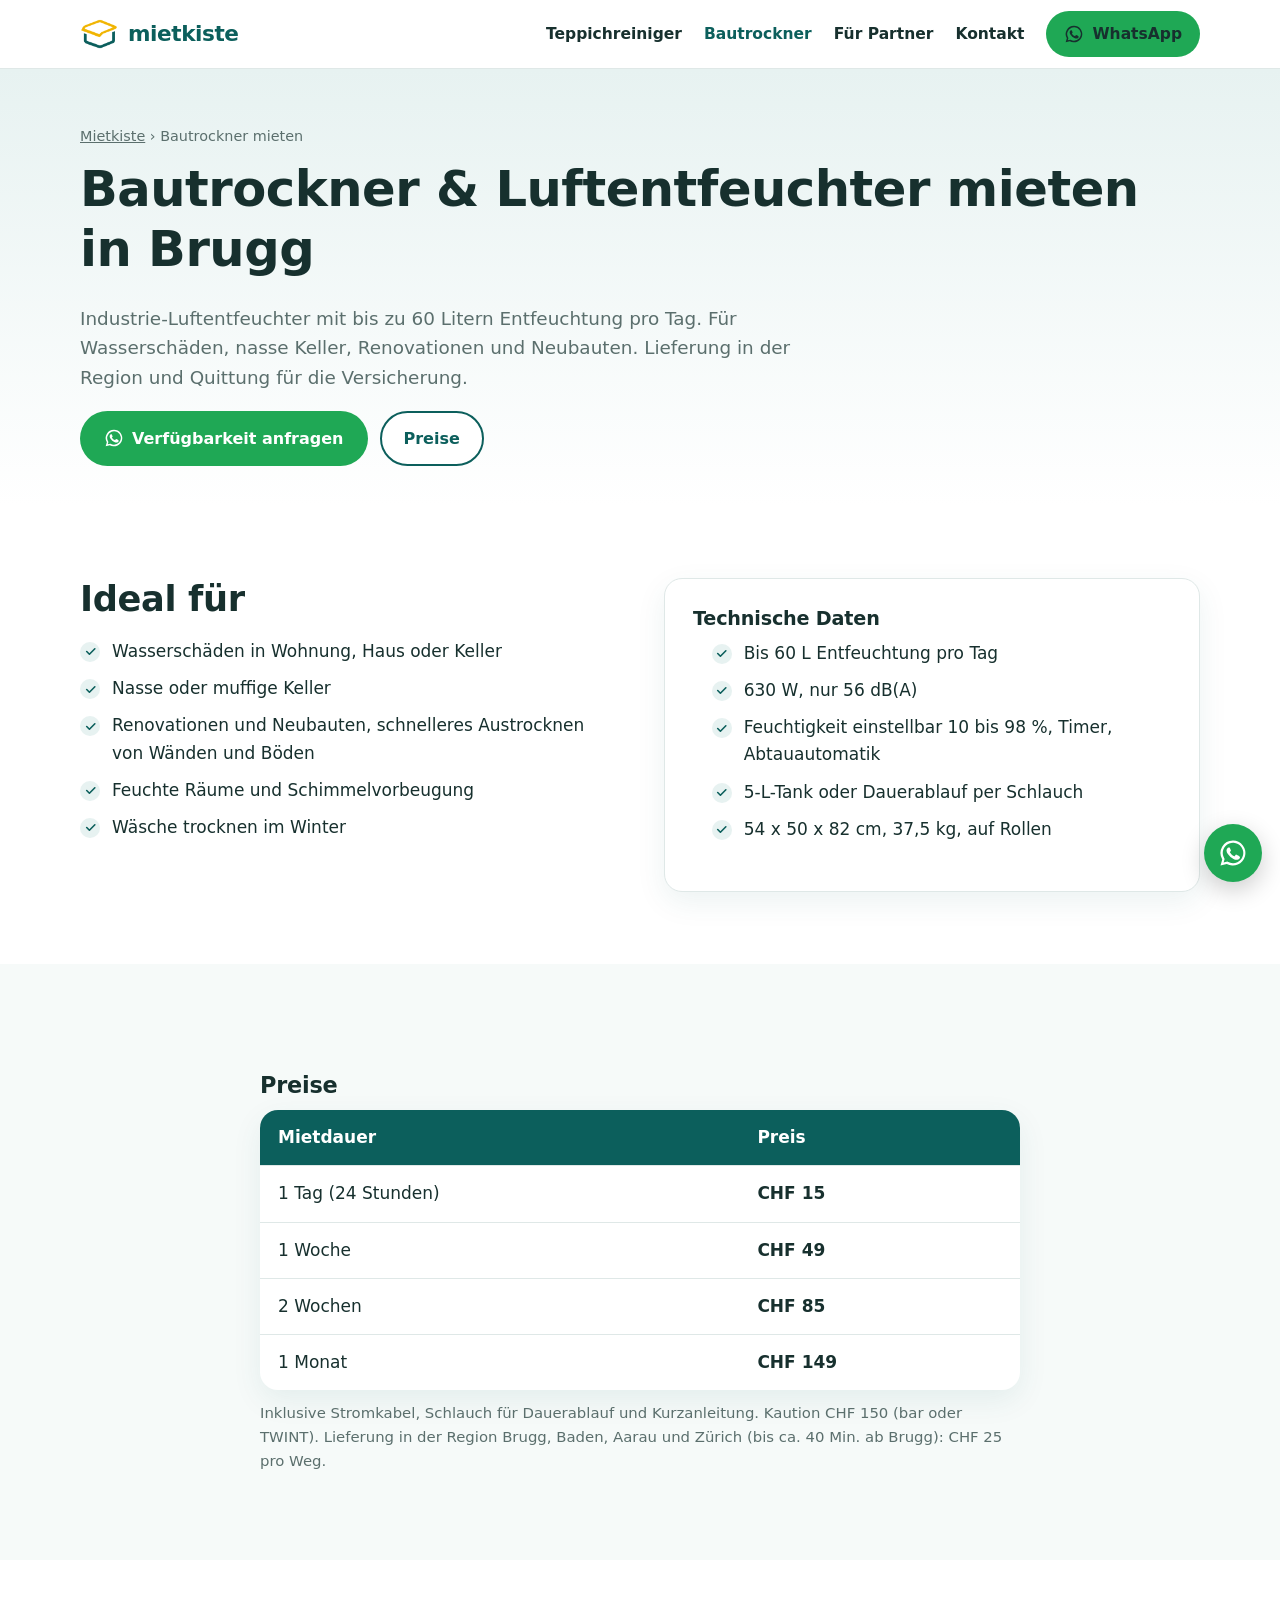
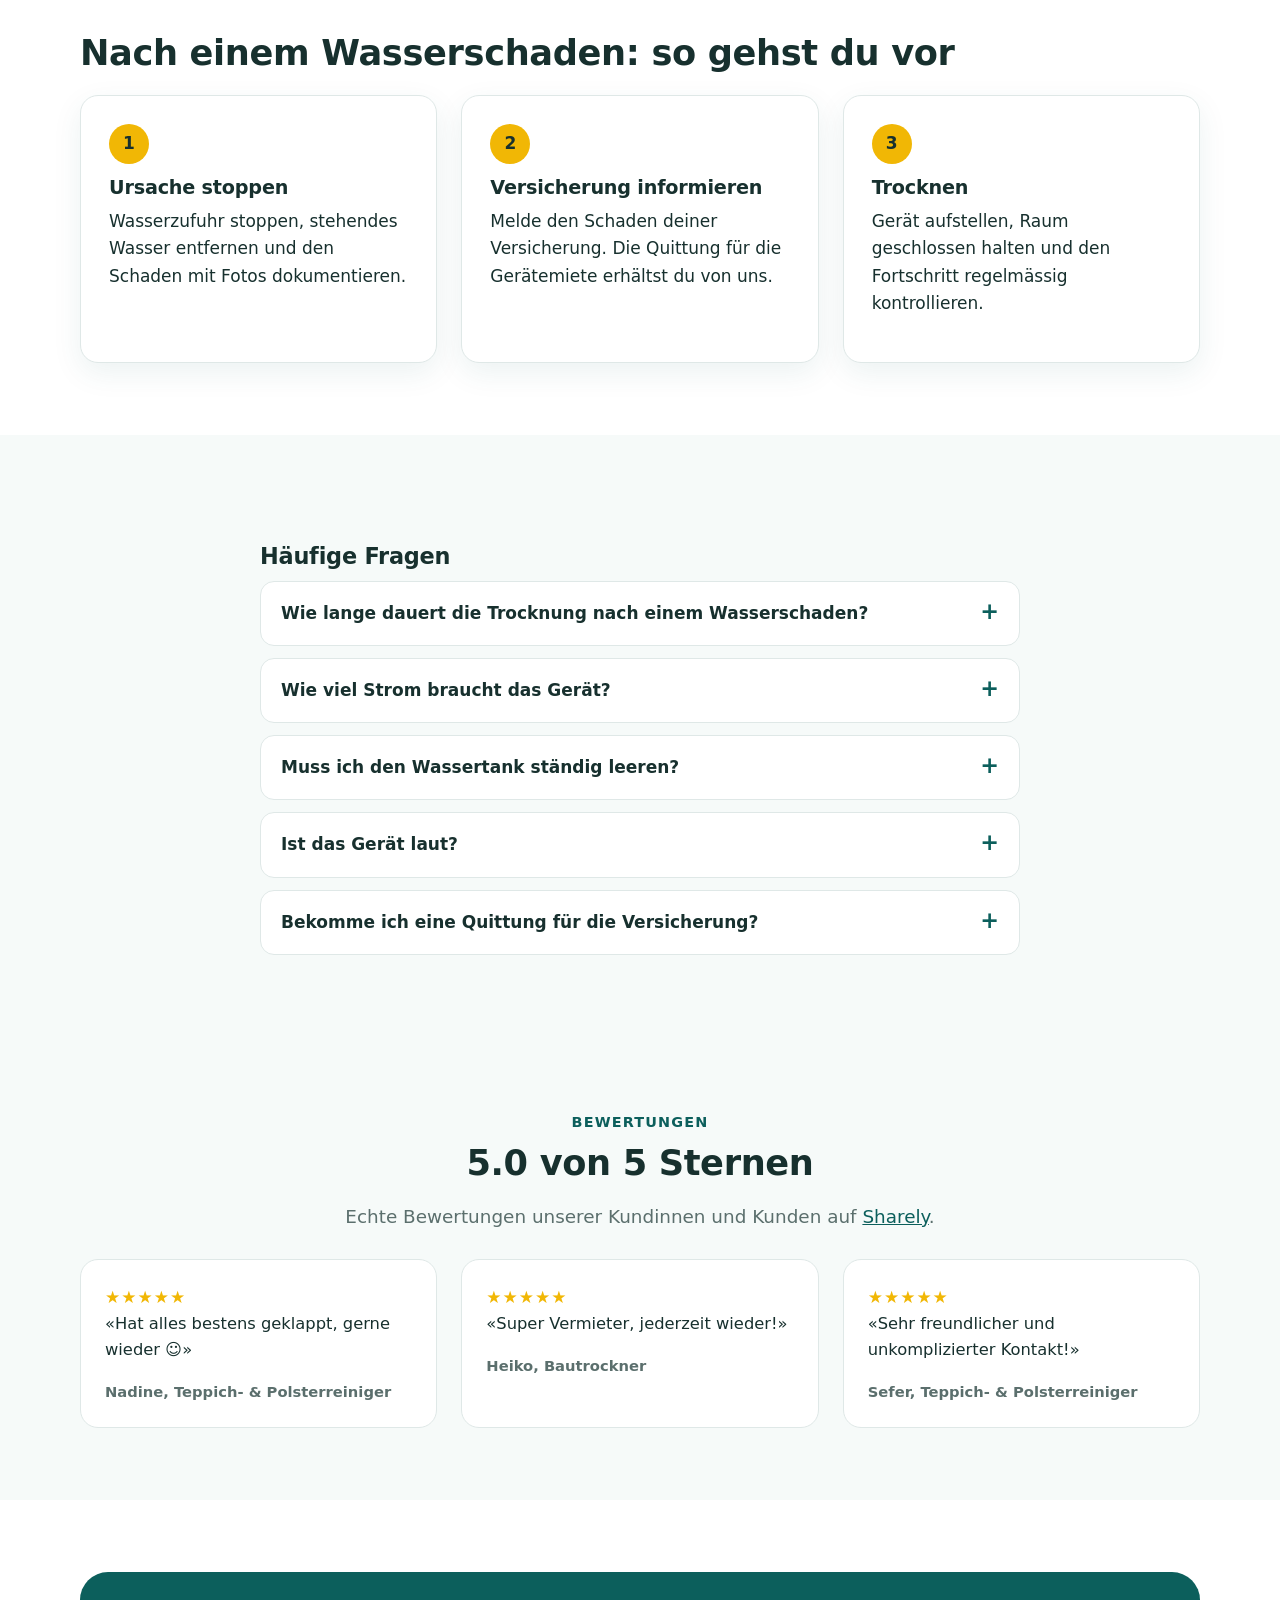
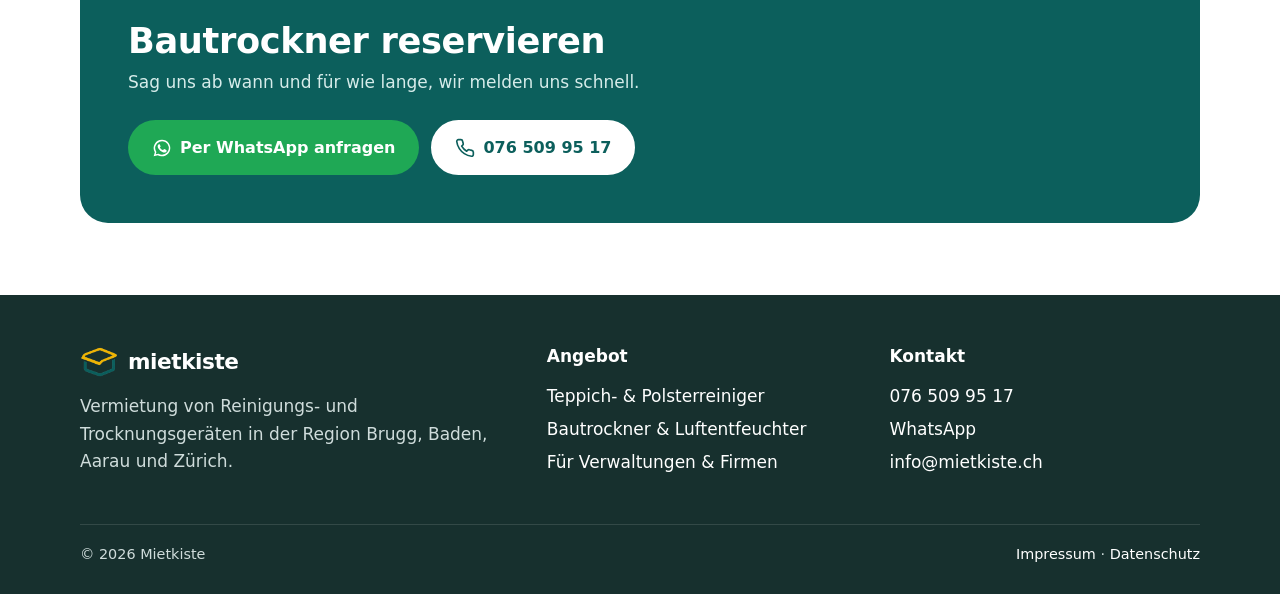
==== docs/bautrockner-mieten/index.html @ cd9a313a "Mietkiste website" ====
<!doctype html>
<html lang="de-CH">
<head>
<meta charset="utf-8">
<meta name="viewport" content="width=device-width, initial-scale=1">
<title>Bautrockner & Luftentfeuchter mieten in Brugg | Mietkiste</title>
<meta name="description" content="Bautrockner mieten für Wasserschaden, Keller und Renovation in Brugg, Baden, Aarau und Zürich. 60 L/Tag, ab CHF 49 pro Woche, Quittung für die Versicherung.">
<link rel="canonical" href="https://mietkiste.ch/bautrockner-mieten/">
<meta property="og:type" content="website">
<meta property="og:title" content="Bautrockner & Luftentfeuchter mieten in Brugg | Mietkiste">
<meta property="og:description" content="Bautrockner mieten für Wasserschaden, Keller und Renovation in Brugg, Baden, Aarau und Zürich. 60 L/Tag, ab CHF 49 pro Woche, Quittung für die Versicherung.">
<meta property="og:url" content="https://mietkiste.ch/bautrockner-mieten/">
<meta property="og:image" content="https://mietkiste.ch/assets/og.png">
<meta property="og:locale" content="de_CH">
<meta name="theme-color" content="#0c5f5c">
<link rel="icon" href="../favicon.ico" sizes="32x32">
<link rel="icon" type="image/png" href="../assets/favicon-512.png">
<link rel="apple-touch-icon" href="../assets/favicon-180.png">
<link rel="stylesheet" href="../assets/style.css">
<script type="application/ld+json">{"@context": "https://schema.org", "@graph": [{"@type": "LocalBusiness", "@id": "https://mietkiste.ch/#business", "name": "Mietkiste", "description": "Vermietung von Teppich- und Polsterreinigern sowie Bautrocknern und Luftentfeuchtern in der Region Brugg, Baden, Aarau und Zürich.", "url": "https://mietkiste.ch/", "logo": "https://mietkiste.ch/assets/logo.png", "image": "https://mietkiste.ch/assets/og.png", "telephone": "+41765099517", "email": "info@mietkiste.ch", "priceRange": "CHF 15–149", "areaServed": ["Brugg", "Baden", "Aarau", "Zürich"], "openingHoursSpecification": [{"@type": "OpeningHoursSpecification", "dayOfWeek": ["Monday", "Tuesday", "Wednesday", "Thursday", "Friday"], "opens": "17:00", "closes": "21:00"}, {"@type": "OpeningHoursSpecification", "dayOfWeek": ["Saturday", "Sunday"], "opens": "09:00", "closes": "18:00"}], "sameAs": ["https://www.sharely.ch/de/profil/3b8d8166-ce87-4f62-a841-324b7e6430e0"]}, {"@type": "FAQPage", "mainEntity": [{"@type": "Question", "name": "Wie lange dauert die Trocknung nach einem Wasserschaden?", "acceptedAnswer": {"@type": "Answer", "text": "Meistens 1 bis 4 Wochen, je nach Raum und Material. Ab einer Woche wird die Miete pro Tag deutlich günstiger."}}, {"@type": "Question", "name": "Wie viel Strom braucht das Gerät?", "acceptedAnswer": {"@type": "Answer", "text": "Das Gerät hat eine Leistungsaufnahme von 630 W. Im Dauerbetrieb kostet das ca. CHF 4 bis 5 pro Tag, dank Hygrostat meist weniger."}}, {"@type": "Question", "name": "Muss ich den Wassertank ständig leeren?", "acceptedAnswer": {"@type": "Answer", "text": "Nein. Mit dem mitgelieferten Schlauch für Dauerablauf kannst du das Wasser direkt in einen Abfluss leiten. Ohne Schlauch fasst der Tank 5 Liter."}}, {"@type": "Question", "name": "Ist das Gerät laut?", "acceptedAnswer": {"@type": "Answer", "text": "Mit 56 dB(A) ist es etwa so laut wie ein normales Gespräch, für einen Bautrockner eher leise."}}, {"@type": "Question", "name": "Bekomme ich eine Quittung für die Versicherung?", "acceptedAnswer": {"@type": "Answer", "text": "Ja, auf Wunsch erhältst du eine Quittung für die Gebäude- oder Hausratversicherung."}}]}]}</script>
</head>
<body>
<header class="site-header">
  <div class="wrap">
    <a class="brand" href="../"><img src="../assets/icon.png" alt="" width="38" height="38">mietkiste</a>
    <button class="nav-toggle" aria-label="Menü öffnen" aria-expanded="false" onclick="var n=document.querySelector('.nav');n.classList.toggle('open');this.setAttribute('aria-expanded',n.classList.contains('open'))"><svg width="26" height="26" viewBox="0 0 24 24" fill="none" stroke="currentColor" stroke-width="2" stroke-linecap="round" aria-hidden="true"><path d="M3 6h18M3 12h18M3 18h18"/></svg></button>
    <nav class="nav"><a href="../teppichreiniger-mieten/">Teppichreiniger</a><a href="../bautrockner-mieten/" aria-current="page">Bautrockner</a><a href="../partner/">Für Partner</a><a href="../#kontakt">Kontakt</a><a class="btn btn-wa btn-sm" href="https://wa.me/41765099517?text=Hallo%20Mietkiste%2C%20ich%20habe%20eine%20Anfrage%3A"><svg viewBox="0 0 24 24" fill="currentColor" aria-hidden="true"><path d="M12 2a10 10 0 0 0-8.6 15.1L2 22l5-1.3A10 10 0 1 0 12 2Zm0 18.2a8.2 8.2 0 0 1-4.2-1.2l-.3-.2-3 .8.8-2.9-.2-.3A8.2 8.2 0 1 1 12 20.2Zm4.5-6.1c-.2-.1-1.5-.7-1.7-.8s-.4-.1-.6.1l-.8 1c-.1.2-.3.2-.5.1a6.7 6.7 0 0 1-3.3-2.9c-.3-.4.2-.4.7-1.4a.5.5 0 0 0 0-.4l-.8-1.8c-.2-.5-.4-.4-.6-.4h-.5a1 1 0 0 0-.7.3 3 3 0 0 0-.9 2.2 5.2 5.2 0 0 0 1.1 2.7 11.8 11.8 0 0 0 4.5 4c1.7.7 2.3.8 3.2.6a2.7 2.7 0 0 0 1.8-1.2 2.2 2.2 0 0 0 .2-1.2c-.1-.1-.3-.2-.5-.3Z"/></svg>WhatsApp</a></nav>
  </div>
</header>
<main>

<section class="page-hero">
  <div class="wrap">
    <div class="breadcrumb"><a href="../">Mietkiste</a> › Bautrockner mieten</div>
    <h1>Bautrockner &amp; Luftentfeuchter mieten in Brugg</h1>
    <p class="lead">Industrie-Luftentfeuchter mit bis zu 60 Litern Entfeuchtung pro Tag. Für Wasserschäden, nasse Keller, Renovationen und Neubauten. Lieferung in der Region und Quittung für die Versicherung.</p>
    <div class="btn-row">
      <a class="btn btn-wa" href="https://wa.me/41765099517?text=Hallo%20Mietkiste%2C%20ich%20brauche%20einen%20Bautrockner.%20Ab%20wann%20und%20f%C3%BCr%20wie%20lange%3A"><svg viewBox="0 0 24 24" fill="currentColor" aria-hidden="true"><path d="M12 2a10 10 0 0 0-8.6 15.1L2 22l5-1.3A10 10 0 1 0 12 2Zm0 18.2a8.2 8.2 0 0 1-4.2-1.2l-.3-.2-3 .8.8-2.9-.2-.3A8.2 8.2 0 1 1 12 20.2Zm4.5-6.1c-.2-.1-1.5-.7-1.7-.8s-.4-.1-.6.1l-.8 1c-.1.2-.3.2-.5.1a6.7 6.7 0 0 1-3.3-2.9c-.3-.4.2-.4.7-1.4a.5.5 0 0 0 0-.4l-.8-1.8c-.2-.5-.4-.4-.6-.4h-.5a1 1 0 0 0-.7.3 3 3 0 0 0-.9 2.2 5.2 5.2 0 0 0 1.1 2.7 11.8 11.8 0 0 0 4.5 4c1.7.7 2.3.8 3.2.6a2.7 2.7 0 0 0 1.8-1.2 2.2 2.2 0 0 0 .2-1.2c-.1-.1-.3-.2-.5-.3Z"/></svg>Verfügbarkeit anfragen</a>
      <a class="btn btn-ghost" href="#preise">Preise</a>
    </div>
  </div>
</section>

<section class="section">
  <div class="wrap split">
    <div>
      <h2>Ideal für</h2>
      <ul class="checklist">
        <li>Wasserschäden in Wohnung, Haus oder Keller</li>
        <li>Nasse oder muffige Keller</li>
        <li>Renovationen und Neubauten, schnelleres Austrocknen von Wänden und Böden</li>
        <li>Feuchte Räume und Schimmelvorbeugung</li>
        <li>Wäsche trocknen im Winter</li>
      </ul>
    </div>
    <div class="card">
      <h3>Technische Daten</h3>
      <ul class="checklist">
        <li>Bis 60 L Entfeuchtung pro Tag</li>
        <li>630 W, nur 56 dB(A)</li>
        <li>Feuchtigkeit einstellbar 10 bis 98 %, Timer, Abtauautomatik</li>
        <li>5-L-Tank oder Dauerablauf per Schlauch</li>
        <li>54 x 50 x 82 cm, 37,5 kg, auf Rollen</li>
      </ul>
    </div>
  </div>
</section>

<section class="section alt" id="preise">
  <div class="wrap prose" style="margin-inline:auto">
    <h2>Preise</h2>
    <table class="table">
      <tr><th>Mietdauer</th><th>Preis</th></tr>
      <tr><td>1 Tag (24 Stunden)</td><td>CHF 15</td></tr>
      <tr><td>1 Woche</td><td>CHF 49</td></tr>
      <tr><td>2 Wochen</td><td>CHF 85</td></tr>
      <tr><td>1 Monat</td><td>CHF 149</td></tr>
    </table>
    <p class="note">Inklusive Stromkabel, Schlauch für Dauerablauf und Kurzanleitung. Kaution CHF 150 (bar oder TWINT). Lieferung in der Region Brugg, Baden, Aarau und Zürich (bis ca. 40 Min. ab Brugg): CHF 25 pro Weg.</p>
  </div>
</section>

<section class="section">
  <div class="wrap">
    <h2>Nach einem Wasserschaden: so gehst du vor</h2>
    <div class="grid-3" style="margin-top:20px">
      <div class="card"><div class="step-num">1</div><h3>Ursache stoppen</h3><p>Wasserzufuhr stoppen, stehendes Wasser entfernen und den Schaden mit Fotos dokumentieren.</p></div>
      <div class="card"><div class="step-num">2</div><h3>Versicherung informieren</h3><p>Melde den Schaden deiner Versicherung. Die Quittung für die Gerätemiete erhältst du von uns.</p></div>
      <div class="card"><div class="step-num">3</div><h3>Trocknen</h3><p>Gerät aufstellen, Raum geschlossen halten und den Fortschritt regelmässig kontrollieren.</p></div>
    </div>
  </div>
</section>

<section class="section alt">
  <div class="wrap prose" style="margin-inline:auto">
    <h2>Häufige Fragen</h2>
    <div class="faq"><details><summary>Wie lange dauert die Trocknung nach einem Wasserschaden?</summary><p>Meistens 1 bis 4 Wochen, je nach Raum und Material. Ab einer Woche wird die Miete pro Tag deutlich günstiger.</p></details><details><summary>Wie viel Strom braucht das Gerät?</summary><p>Das Gerät hat eine Leistungsaufnahme von 630 W. Im Dauerbetrieb kostet das ca. CHF 4 bis 5 pro Tag, dank Hygrostat meist weniger.</p></details><details><summary>Muss ich den Wassertank ständig leeren?</summary><p>Nein. Mit dem mitgelieferten Schlauch für Dauerablauf kannst du das Wasser direkt in einen Abfluss leiten. Ohne Schlauch fasst der Tank 5 Liter.</p></details><details><summary>Ist das Gerät laut?</summary><p>Mit 56 dB(A) ist es etwa so laut wie ein normales Gespräch, für einen Bautrockner eher leise.</p></details><details><summary>Bekomme ich eine Quittung für die Versicherung?</summary><p>Ja, auf Wunsch erhältst du eine Quittung für die Gebäude- oder Hausratversicherung.</p></details></div>
  </div>
</section>


<section class="section alt">
  <div class="wrap">
    <div class="center">
      <div class="eyebrow">Bewertungen</div>
      <h2>5.0 von 5 Sternen</h2>
      <p class="lead">Echte Bewertungen unserer Kundinnen und Kunden auf <a href="https://www.sharely.ch/de/profil/3b8d8166-ce87-4f62-a841-324b7e6430e0" rel="noopener">Sharely</a>.</p>
    </div>
    <div class="grid-3" style="margin-top:28px"><div class="review"><div class="stars" aria-label="5 von 5 Sternen">★★★★★</div><p>«Hat alles bestens geklappt, gerne wieder ☺️»</p><div class="who">Nadine, Teppich- &amp; Polsterreiniger</div></div><div class="review"><div class="stars" aria-label="5 von 5 Sternen">★★★★★</div><p>«Super Vermieter, jederzeit wieder!»</p><div class="who">Heiko, Bautrockner</div></div><div class="review"><div class="stars" aria-label="5 von 5 Sternen">★★★★★</div><p>«Sehr freundlicher und unkomplizierter Kontakt!»</p><div class="who">Sefer, Teppich- &amp; Polsterreiniger</div></div></div>
  </div>
</section>

<section class="section">
  <div class="wrap">
    <div class="cta">
      <div><h2>Bautrockner reservieren</h2><p>Sag uns ab wann und für wie lange, wir melden uns schnell.</p></div>
      <div class="btn-row">
        <a class="btn btn-wa" href="https://wa.me/41765099517?text=Hallo%20Mietkiste%2C%20ich%20brauche%20einen%20Bautrockner.%20Ab%20wann%20und%20f%C3%BCr%20wie%20lange%3A"><svg viewBox="0 0 24 24" fill="currentColor" aria-hidden="true"><path d="M12 2a10 10 0 0 0-8.6 15.1L2 22l5-1.3A10 10 0 1 0 12 2Zm0 18.2a8.2 8.2 0 0 1-4.2-1.2l-.3-.2-3 .8.8-2.9-.2-.3A8.2 8.2 0 1 1 12 20.2Zm4.5-6.1c-.2-.1-1.5-.7-1.7-.8s-.4-.1-.6.1l-.8 1c-.1.2-.3.2-.5.1a6.7 6.7 0 0 1-3.3-2.9c-.3-.4.2-.4.7-1.4a.5.5 0 0 0 0-.4l-.8-1.8c-.2-.5-.4-.4-.6-.4h-.5a1 1 0 0 0-.7.3 3 3 0 0 0-.9 2.2 5.2 5.2 0 0 0 1.1 2.7 11.8 11.8 0 0 0 4.5 4c1.7.7 2.3.8 3.2.6a2.7 2.7 0 0 0 1.8-1.2 2.2 2.2 0 0 0 .2-1.2c-.1-.1-.3-.2-.5-.3Z"/></svg>Per WhatsApp anfragen</a>
        <a class="btn btn-ghost" href="tel:+41765099517"><svg viewBox="0 0 24 24" fill="none" stroke="currentColor" stroke-width="2" stroke-linecap="round" stroke-linejoin="round" aria-hidden="true"><path d="M22 16.9v3a2 2 0 0 1-2.2 2 19.8 19.8 0 0 1-8.6-3.1 19.5 19.5 0 0 1-6-6A19.8 19.8 0 0 1 2.1 4.2 2 2 0 0 1 4.1 2h3a2 2 0 0 1 2 1.7c.1.9.4 1.8.7 2.7a2 2 0 0 1-.5 2.1L8 9.8a16 16 0 0 0 6 6l1.3-1.3a2 2 0 0 1 2.1-.4c.9.3 1.8.6 2.7.7a2 2 0 0 1 1.7 2Z"/></svg>076 509 95 17</a>
      </div>
    </div>
  </div>
</section>

</main>
<footer class="site-footer">
  <div class="wrap">
    <div class="footer-grid">
      <div>
        <a class="brand" href="../" style="color:#fff"><img src="../assets/icon.png" alt="" width="38" height="38">mietkiste</a>
        <p style="margin-top:12px">Vermietung von Reinigungs- und Trocknungsgeräten in der Region Brugg, Baden, Aarau und Zürich.</p>
      </div>
      <div>
        <h4>Angebot</h4>
        <ul>
          <li><a href="../teppichreiniger-mieten/">Teppich- &amp; Polsterreiniger</a></li>
          <li><a href="../bautrockner-mieten/">Bautrockner &amp; Luftentfeuchter</a></li>
          <li><a href="../partner/">Für Verwaltungen &amp; Firmen</a></li>
        </ul>
      </div>
      <div>
        <h4>Kontakt</h4>
        <ul>
          <li><a href="tel:+41765099517">076 509 95 17</a></li>
          <li><a href="https://wa.me/41765099517">WhatsApp</a></li>
          <li><a href="mailto:info@mietkiste.ch">info@mietkiste.ch</a></li>
        </ul>
      </div>
    </div>
    <div class="footer-bottom">
      <span>© 2026 Mietkiste</span>
      <span><a href="../impressum/">Impressum</a> · <a href="../datenschutz/">Datenschutz</a></span>
    </div>
  </div>
</footer>
<a class="wa-float" href="https://wa.me/41765099517?text=Hallo%20Mietkiste%2C%20ich%20habe%20eine%20Anfrage%3A" aria-label="Per WhatsApp anfragen"><svg viewBox="0 0 24 24" fill="currentColor" aria-hidden="true"><path d="M12 2a10 10 0 0 0-8.6 15.1L2 22l5-1.3A10 10 0 1 0 12 2Zm0 18.2a8.2 8.2 0 0 1-4.2-1.2l-.3-.2-3 .8.8-2.9-.2-.3A8.2 8.2 0 1 1 12 20.2Zm4.5-6.1c-.2-.1-1.5-.7-1.7-.8s-.4-.1-.6.1l-.8 1c-.1.2-.3.2-.5.1a6.7 6.7 0 0 1-3.3-2.9c-.3-.4.2-.4.7-1.4a.5.5 0 0 0 0-.4l-.8-1.8c-.2-.5-.4-.4-.6-.4h-.5a1 1 0 0 0-.7.3 3 3 0 0 0-.9 2.2 5.2 5.2 0 0 0 1.1 2.7 11.8 11.8 0 0 0 4.5 4c1.7.7 2.3.8 3.2.6a2.7 2.7 0 0 0 1.8-1.2 2.2 2.2 0 0 0 .2-1.2c-.1-.1-.3-.2-.5-.3Z"/></svg></a>
</body>
</html>
---- docs/assets/style.css ----
:root {
  --teal: #0c5f5c;
  --teal-dark: #08433f;
  --teal-soft: #e7f2f1;
  --yellow: #f1b705;
  --yellow-soft: #fff6d6;
  --ink: #17302e;
  --muted: #5b6f6d;
  --line: #dfe8e7;
  --bg: #ffffff;
  --bg-alt: #f6faf9;
  --radius: 18px;
  --shadow: 0 10px 30px rgba(12, 95, 92, 0.08);
  --font: ui-rounded, "SF Pro Rounded", "Nunito", "Segoe UI", system-ui, -apple-system, Roboto, "Helvetica Neue", Arial, sans-serif;
}

* { box-sizing: border-box; }
html { scroll-behavior: smooth; }
body {
  margin: 0;
  font-family: var(--font);
  color: var(--ink);
  background: var(--bg);
  line-height: 1.6;
  font-size: 17px;
  -webkit-font-smoothing: antialiased;
}
img { max-width: 100%; height: auto; display: block; }
a { color: var(--teal); }
h1, h2, h3 { line-height: 1.2; letter-spacing: -0.01em; margin: 0 0 0.5em; }
h1 { font-size: clamp(2rem, 5vw, 3.1rem); }
h2 { font-size: clamp(1.6rem, 3.5vw, 2.2rem); }
h3 { font-size: 1.2rem; }
p { margin: 0 0 1em; }

.wrap { width: min(1120px, 100% - 32px); margin-inline: auto; }
.section { padding: 72px 0; }
.section.alt { background: var(--bg-alt); }
.eyebrow { color: var(--teal); font-weight: 700; font-size: 0.9rem; text-transform: uppercase; letter-spacing: 0.08em; margin-bottom: 8px; }
.lead { font-size: 1.15rem; color: var(--muted); max-width: 62ch; }
.center { text-align: center; }
.center .lead { margin-inline: auto; }

/* Header */
.site-header { position: sticky; top: 0; z-index: 20; background: rgba(255,255,255,0.92); backdrop-filter: blur(10px); border-bottom: 1px solid var(--line); }
.site-header .wrap { display: flex; align-items: center; justify-content: space-between; gap: 16px; height: 68px; }
.brand { display: flex; align-items: center; gap: 10px; text-decoration: none; color: var(--teal); font-weight: 800; font-size: 1.35rem; letter-spacing: -0.02em; }
.brand img { width: 38px; height: 38px; }
.nav { display: flex; align-items: center; gap: 22px; }
.nav a { text-decoration: none; color: var(--ink); font-weight: 600; font-size: 0.97rem; }
.nav a:hover, .nav a[aria-current="page"] { color: var(--teal); }
.nav-toggle { display: none; background: none; border: 0; padding: 8px; cursor: pointer; color: var(--ink); }

/* Buttons */
.btn { display: inline-flex; align-items: center; justify-content: center; gap: 8px; padding: 13px 22px; border-radius: 999px; font-weight: 700; text-decoration: none; border: 2px solid transparent; transition: transform .15s ease, background .15s ease; font-size: 1rem; }
.btn:hover { transform: translateY(-1px); }
.btn-primary { background: var(--teal); color: #fff; }
.btn-primary:hover { background: var(--teal-dark); }
.btn-wa { background: #1fa855; color: #fff; }
.btn-wa:hover { background: #178a45; }
.btn-ghost { border-color: var(--teal); color: var(--teal); background: #fff; }
.btn-sm { padding: 9px 16px; font-size: 0.92rem; }
.btn svg { width: 20px; height: 20px; flex: none; }
.btn-row { display: flex; flex-wrap: wrap; gap: 12px; }

/* Hero */
.hero { padding: 72px 0 64px; background: linear-gradient(180deg, var(--teal-soft) 0%, #fff 100%); }
.hero .wrap { display: grid; grid-template-columns: 1.15fr 0.85fr; gap: 48px; align-items: center; }
.hero-art { background: #fff; border-radius: 28px; box-shadow: var(--shadow); padding: 36px; display: grid; place-items: center; }
.hero-art img { width: 78%; }
.trust { display: flex; flex-wrap: wrap; gap: 10px 22px; margin-top: 26px; color: var(--muted); font-weight: 600; font-size: 0.95rem; }
.trust span { display: inline-flex; align-items: center; gap: 6px; }
.trust svg { width: 18px; height: 18px; color: var(--teal); }
.stars { color: var(--yellow); letter-spacing: 1px; }

/* Cards */
.grid-2 { display: grid; grid-template-columns: repeat(2, 1fr); gap: 24px; }
.grid-3 { display: grid; grid-template-columns: repeat(3, 1fr); gap: 24px; }
.card { background: #fff; border: 1px solid var(--line); border-radius: var(--radius); padding: 28px; box-shadow: var(--shadow); }
.card .icon { width: 54px; height: 54px; border-radius: 14px; display: grid; place-items: center; background: var(--teal-soft); color: var(--teal); margin-bottom: 16px; }
.card .icon.y { background: var(--yellow-soft); color: #9a7400; }
.card .icon svg { width: 30px; height: 30px; }
.card ul { padding-left: 1.1em; margin: 0 0 1.2em; }
.card li { margin-bottom: 4px; }
.price { font-size: 1.05rem; font-weight: 700; color: var(--teal); margin-bottom: 18px; }
.price strong { font-size: 1.6rem; }

.step-num { width: 40px; height: 40px; border-radius: 50%; background: var(--yellow); color: var(--ink); font-weight: 800; display: grid; place-items: center; margin-bottom: 12px; }

/* Tables */
.table { width: 100%; border-collapse: collapse; background: #fff; border-radius: var(--radius); overflow: hidden; box-shadow: var(--shadow); }
.table th, .table td { padding: 14px 18px; text-align: left; border-bottom: 1px solid var(--line); }
.table th { background: var(--teal); color: #fff; font-weight: 700; }
.table tr:last-child td { border-bottom: 0; }
.table td:last-child { font-weight: 700; white-space: nowrap; }
.note { font-size: 0.93rem; color: var(--muted); margin-top: 12px; }

.split { display: grid; grid-template-columns: 1fr 1fr; gap: 48px; align-items: start; }
.checklist { list-style: none; padding: 0; margin: 0 0 1em; }
.checklist li { padding-left: 32px; position: relative; margin-bottom: 10px; }
.checklist li::before { content: ""; position: absolute; left: 0; top: 4px; width: 20px; height: 20px; border-radius: 50%; background: var(--teal-soft) url("data:image/svg+xml,%3Csvg xmlns='http://www.w3.org/2000/svg' viewBox='0 0 24 24' fill='none' stroke='%230c5f5c' stroke-width='3' stroke-linecap='round' stroke-linejoin='round'%3E%3Cpath d='M5 12l5 5L20 7'/%3E%3C/svg%3E") center/13px no-repeat; }

/* Reviews */
.review { background: #fff; border: 1px solid var(--line); border-radius: var(--radius); padding: 24px; }
.review p { font-size: 1.02rem; }
.review .who { color: var(--muted); font-weight: 600; font-size: 0.92rem; }

/* FAQ */
.faq details { background: #fff; border: 1px solid var(--line); border-radius: 14px; padding: 4px 20px; margin-bottom: 12px; }
.faq summary { cursor: pointer; font-weight: 700; padding: 14px 0; list-style: none; display: flex; justify-content: space-between; gap: 12px; }
.faq summary::-webkit-details-marker { display: none; }
.faq summary::after { content: "+"; color: var(--teal); font-size: 1.4rem; line-height: 1; }
.faq details[open] summary::after { content: "–"; }
.faq details p { color: var(--muted); }

/* CTA band */
.cta { background: var(--teal); color: #fff; border-radius: 28px; padding: 48px; display: flex; justify-content: space-between; align-items: center; gap: 24px; flex-wrap: wrap; }
.cta h2 { margin: 0 0 6px; }
.cta p { margin: 0; color: #d6ecea; }
.cta .btn-ghost { border-color: #fff; }

.area { display: flex; flex-wrap: wrap; gap: 10px; margin: 8px 0 16px; }
.area span { background: #fff; border: 1px solid var(--line); border-radius: 999px; padding: 6px 14px; font-weight: 600; }

.hours { list-style: none; padding: 0; margin: 0; }
.hours li { display: flex; justify-content: space-between; border-bottom: 1px dashed var(--line); padding: 8px 0; max-width: 340px; }

.page-hero { padding: 56px 0 40px; background: linear-gradient(180deg, var(--teal-soft) 0%, #fff 100%); }
.breadcrumb { font-size: 0.9rem; color: var(--muted); margin-bottom: 12px; }
.breadcrumb a { color: var(--muted); }
.prose { max-width: 760px; }
.prose h2 { margin-top: 1.6em; font-size: 1.4rem; }

/* Footer */
.site-footer { background: var(--ink); color: #cfdcdb; padding: 48px 0 28px; margin-top: 0; }
.site-footer a { color: #fff; text-decoration: none; }
.site-footer a:hover { text-decoration: underline; }
.footer-grid { display: grid; grid-template-columns: 1.4fr 1fr 1fr; gap: 32px; }
.footer-grid h4 { color: #fff; margin: 0 0 12px; }
.footer-grid ul { list-style: none; padding: 0; margin: 0; }
.footer-grid li { margin-bottom: 6px; }
.footer-bottom { border-top: 1px solid rgba(255,255,255,0.12); margin-top: 32px; padding-top: 18px; font-size: 0.9rem; display: flex; justify-content: space-between; flex-wrap: wrap; gap: 10px; }

.wa-float { position: fixed; right: 18px; bottom: 18px; z-index: 30; width: 58px; height: 58px; border-radius: 50%; background: #1fa855; color: #fff; display: grid; place-items: center; box-shadow: 0 8px 24px rgba(0,0,0,0.2); }
.wa-float svg { width: 30px; height: 30px; }

@media (max-width: 880px) {
  .hero .wrap, .split, .grid-2, .grid-3, .footer-grid { grid-template-columns: 1fr; }
  .hero-art { display: none; }
  .nav { display: none; position: absolute; top: 68px; left: 0; right: 0; background: #fff; flex-direction: column; align-items: stretch; gap: 0; border-bottom: 1px solid var(--line); padding: 8px 16px 16px; }
  .nav.open { display: flex; }
  .nav a { padding: 12px 0; border-bottom: 1px solid var(--line); }
  .nav .btn { margin-top: 12px; }
  .nav-toggle { display: block; }
  .section { padding: 52px 0; }
  .cta { padding: 32px 24px; }
  .table th, .table td { padding: 12px; }
}
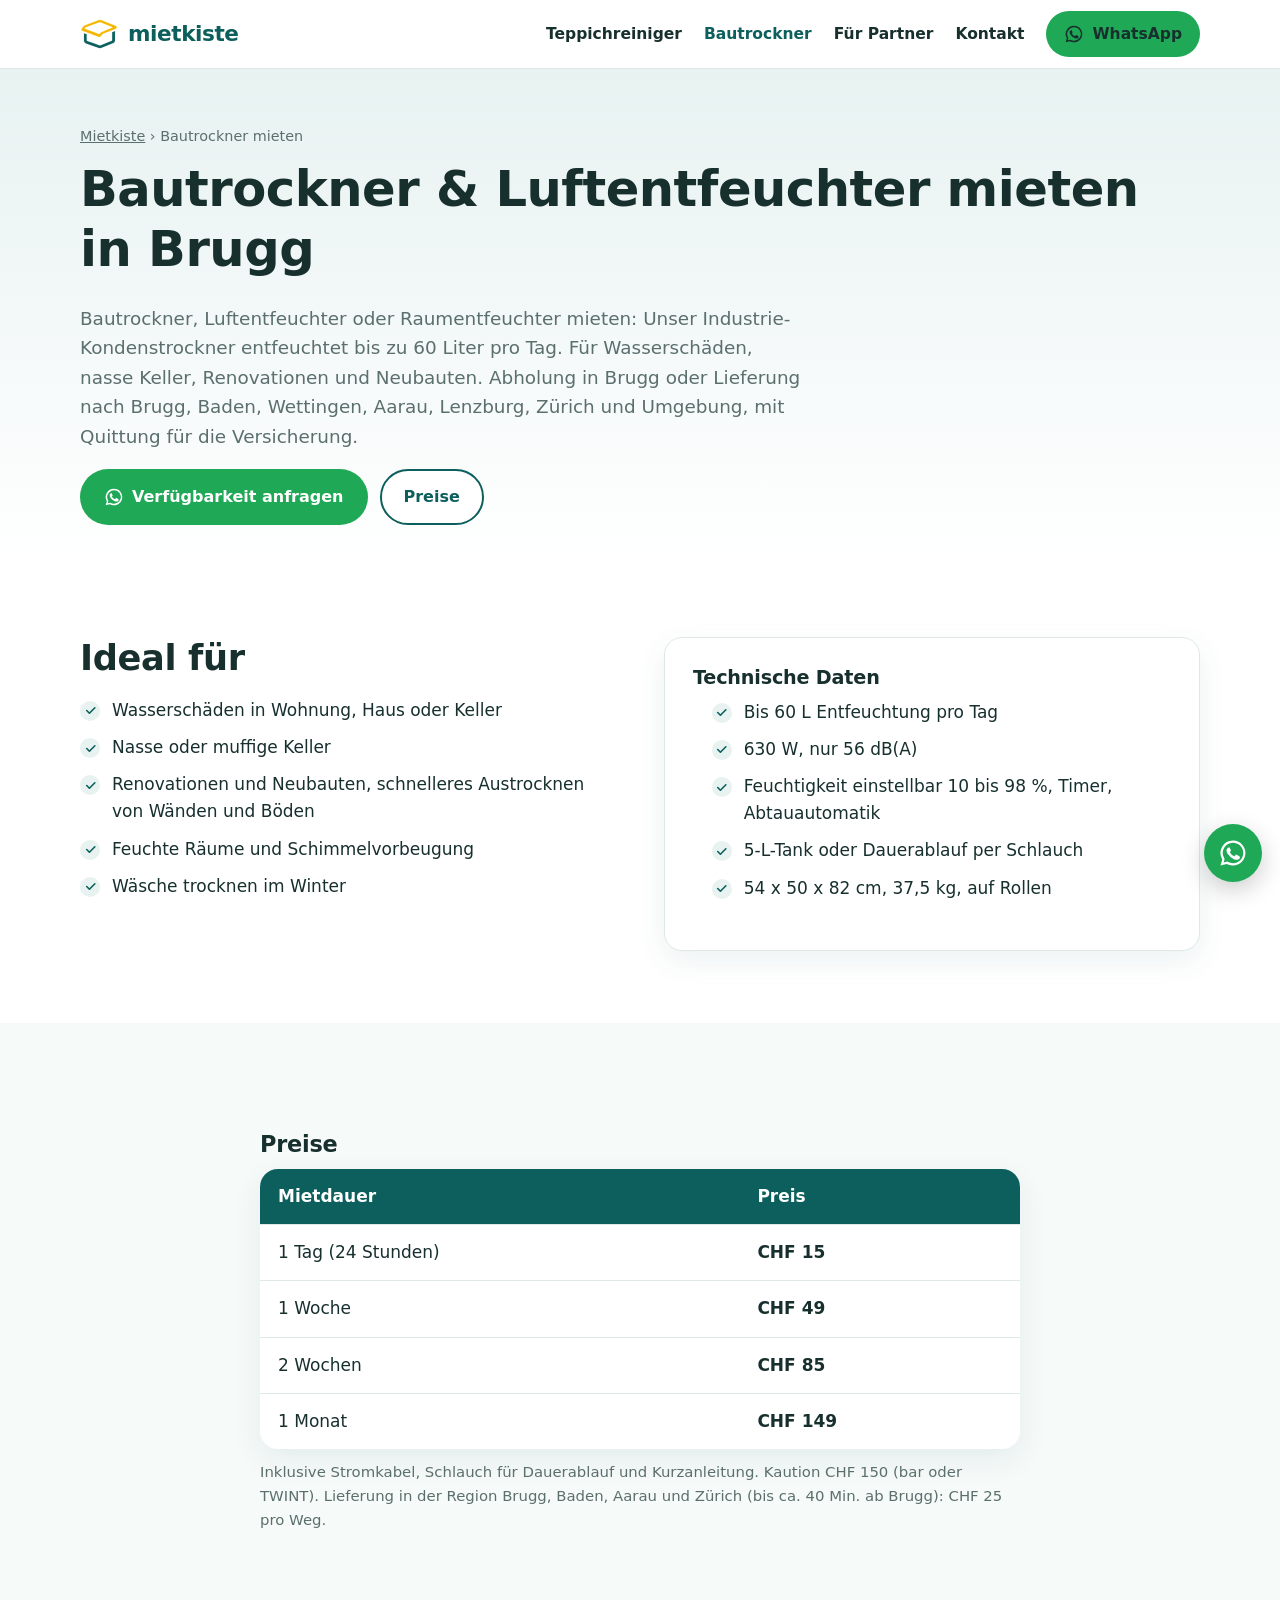
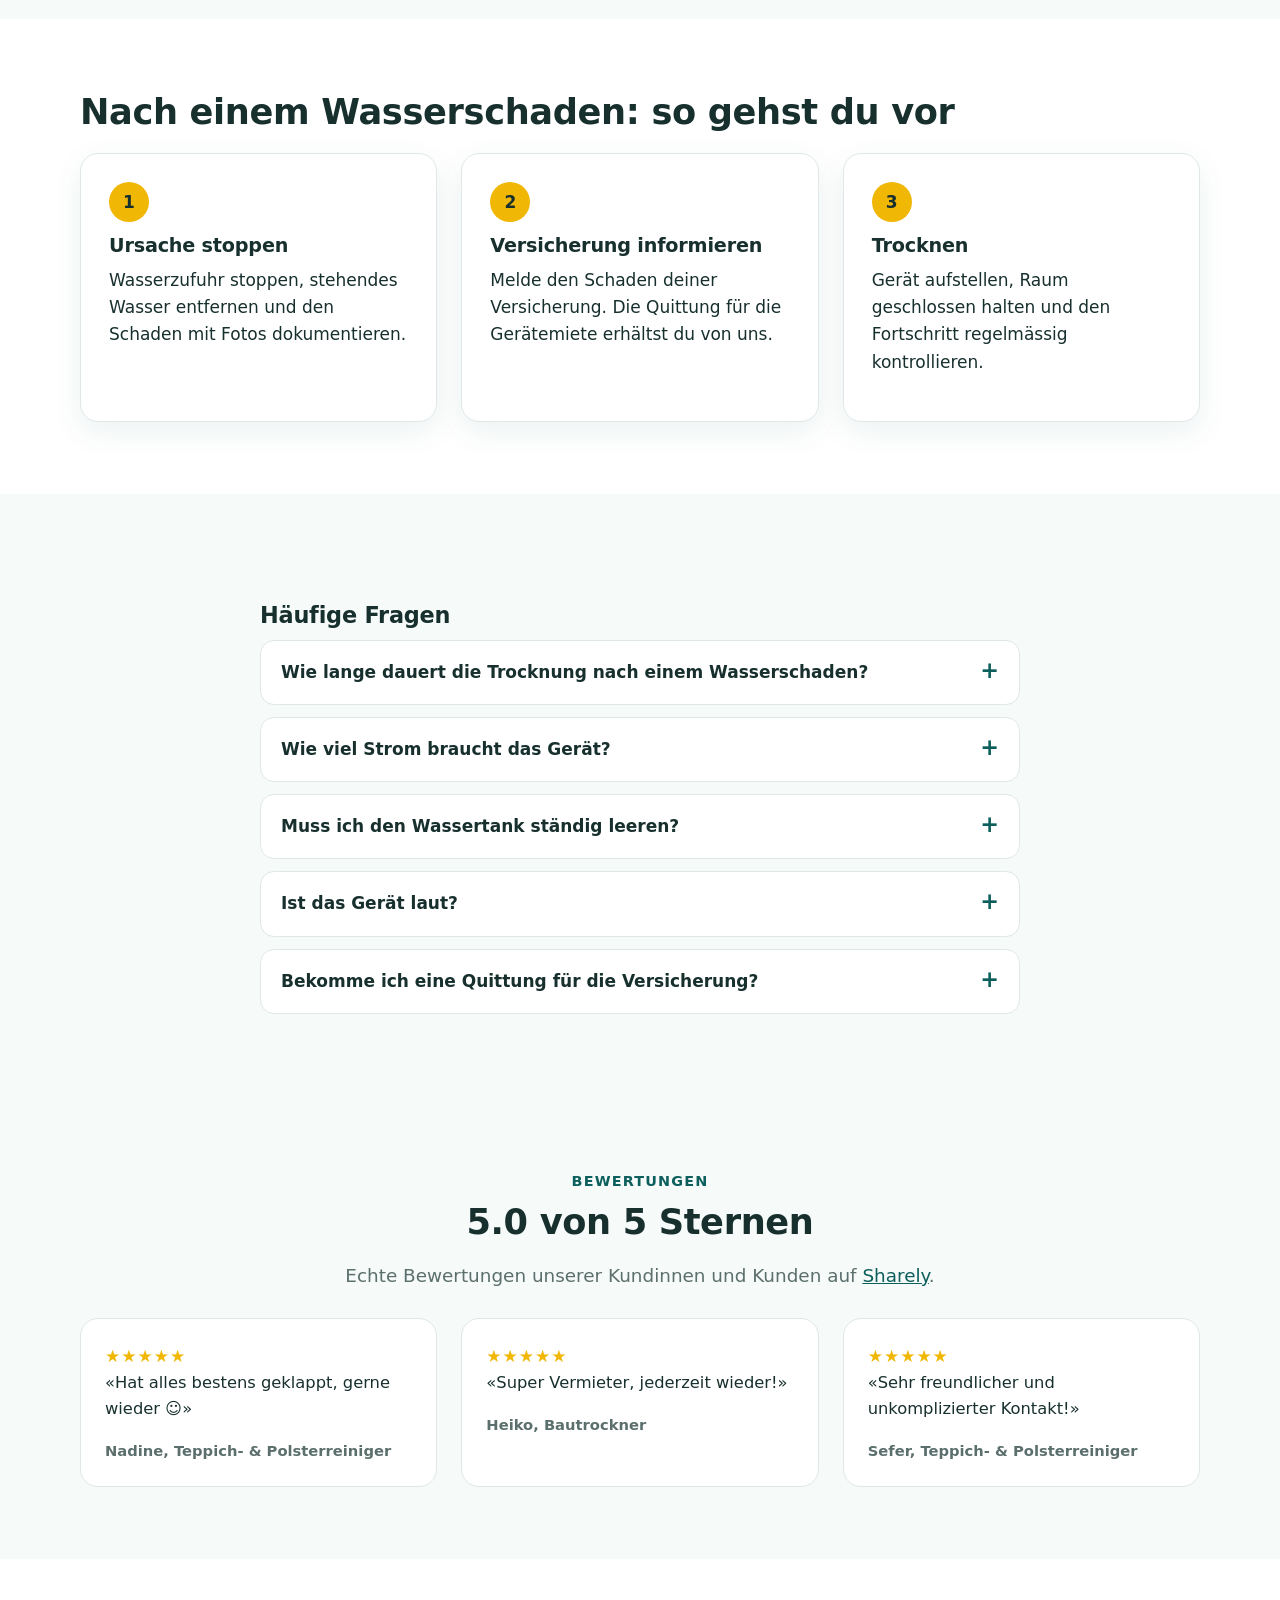
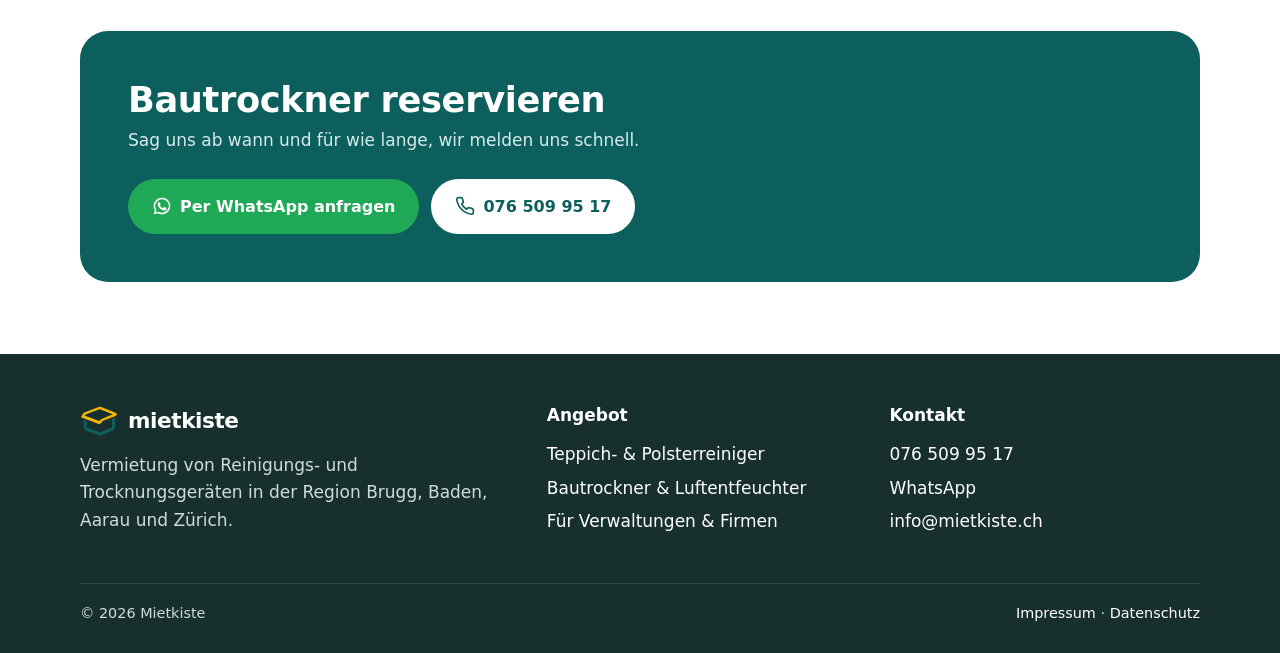
==== commit ca249aaf: "SEO: structured data for services and breadcrumbs, social tags, lighter images, heading order, sitem" ====
--- a/docs/bautrockner-mieten/index.html
+++ b/docs/bautrockner-mieten/index.html
@@ -7,22 +7,26 @@
 <meta name="description" content="Bautrockner mieten für Wasserschaden, Keller und Renovation in Brugg, Baden, Aarau und Zürich. 60 L/Tag, ab CHF 49 pro Woche, Quittung für die Versicherung.">
 <link rel="canonical" href="https://mietkiste.ch/bautrockner-mieten/">
 <meta property="og:type" content="website">
+<meta property="og:site_name" content="Mietkiste">
 <meta property="og:title" content="Bautrockner & Luftentfeuchter mieten in Brugg | Mietkiste">
 <meta property="og:description" content="Bautrockner mieten für Wasserschaden, Keller und Renovation in Brugg, Baden, Aarau und Zürich. 60 L/Tag, ab CHF 49 pro Woche, Quittung für die Versicherung.">
 <meta property="og:url" content="https://mietkiste.ch/bautrockner-mieten/">
 <meta property="og:image" content="https://mietkiste.ch/assets/og.png">
+<meta property="og:image:width" content="1200">
+<meta property="og:image:height" content="630">
 <meta property="og:locale" content="de_CH">
+<meta name="twitter:card" content="summary_large_image">
 <meta name="theme-color" content="#0c5f5c">
 <link rel="icon" href="../favicon.ico" sizes="32x32">
 <link rel="icon" type="image/png" href="../assets/favicon-512.png">
 <link rel="apple-touch-icon" href="../assets/favicon-180.png">
 <link rel="stylesheet" href="../assets/style.css">
-<script type="application/ld+json">{"@context": "https://schema.org", "@graph": [{"@type": "LocalBusiness", "@id": "https://mietkiste.ch/#business", "name": "Mietkiste", "description": "Vermietung von Teppich- und Polsterreinigern sowie Bautrocknern und Luftentfeuchtern in der Region Brugg, Baden, Aarau und Zürich.", "url": "https://mietkiste.ch/", "logo": "https://mietkiste.ch/assets/logo.png", "image": "https://mietkiste.ch/assets/og.png", "telephone": "+41765099517", "email": "info@mietkiste.ch", "priceRange": "CHF 15–149", "areaServed": ["Brugg", "Baden", "Aarau", "Zürich"], "openingHoursSpecification": [{"@type": "OpeningHoursSpecification", "dayOfWeek": ["Monday", "Tuesday", "Wednesday", "Thursday", "Friday"], "opens": "17:00", "closes": "21:00"}, {"@type": "OpeningHoursSpecification", "dayOfWeek": ["Saturday", "Sunday"], "opens": "09:00", "closes": "18:00"}], "sameAs": ["https://www.sharely.ch/de/profil/3b8d8166-ce87-4f62-a841-324b7e6430e0"]}, {"@type": "FAQPage", "mainEntity": [{"@type": "Question", "name": "Wie lange dauert die Trocknung nach einem Wasserschaden?", "acceptedAnswer": {"@type": "Answer", "text": "Meistens 1 bis 4 Wochen, je nach Raum und Material. Ab einer Woche wird die Miete pro Tag deutlich günstiger."}}, {"@type": "Question", "name": "Wie viel Strom braucht das Gerät?", "acceptedAnswer": {"@type": "Answer", "text": "Das Gerät hat eine Leistungsaufnahme von 630 W. Im Dauerbetrieb kostet das ca. CHF 4 bis 5 pro Tag, dank Hygrostat meist weniger."}}, {"@type": "Question", "name": "Muss ich den Wassertank ständig leeren?", "acceptedAnswer": {"@type": "Answer", "text": "Nein. Mit dem mitgelieferten Schlauch für Dauerablauf kannst du das Wasser direkt in einen Abfluss leiten. Ohne Schlauch fasst der Tank 5 Liter."}}, {"@type": "Question", "name": "Ist das Gerät laut?", "acceptedAnswer": {"@type": "Answer", "text": "Mit 56 dB(A) ist es etwa so laut wie ein normales Gespräch, für einen Bautrockner eher leise."}}, {"@type": "Question", "name": "Bekomme ich eine Quittung für die Versicherung?", "acceptedAnswer": {"@type": "Answer", "text": "Ja, auf Wunsch erhältst du eine Quittung für die Gebäude- oder Hausratversicherung."}}]}]}</script>
+<script type="application/ld+json">{"@context": "https://schema.org", "@graph": [{"@type": "LocalBusiness", "@id": "https://mietkiste.ch/#business", "name": "Mietkiste", "description": "Vermietung von Teppich- und Polsterreinigern sowie Bautrocknern und Luftentfeuchtern in der Region Brugg, Baden, Aarau und Zürich.", "url": "https://mietkiste.ch/", "logo": "https://mietkiste.ch/assets/logo.png", "image": "https://mietkiste.ch/assets/og.png", "telephone": "+41765099517", "email": "info@mietkiste.ch", "priceRange": "CHF 15–149", "areaServed": [{"@type": "City", "name": "Brugg"}, {"@type": "City", "name": "Baden"}, {"@type": "City", "name": "Wettingen"}, {"@type": "City", "name": "Aarau"}, {"@type": "City", "name": "Lenzburg"}, {"@type": "City", "name": "Zürich"}], "contactPoint": {"@type": "ContactPoint", "telephone": "+41765099517", "email": "info@mietkiste.ch", "contactType": "customer service", "availableLanguage": ["de", "en"]}, "openingHoursSpecification": [{"@type": "OpeningHoursSpecification", "dayOfWeek": ["Monday", "Tuesday", "Wednesday", "Thursday", "Friday"], "opens": "17:00", "closes": "21:00"}, {"@type": "OpeningHoursSpecification", "dayOfWeek": ["Saturday", "Sunday"], "opens": "09:00", "closes": "18:00"}], "sameAs": ["https://www.sharely.ch/de/profil/3b8d8166-ce87-4f62-a841-324b7e6430e0"]}, {"@type": "FAQPage", "mainEntity": [{"@type": "Question", "name": "Wie lange dauert die Trocknung nach einem Wasserschaden?", "acceptedAnswer": {"@type": "Answer", "text": "Meistens 1 bis 4 Wochen, je nach Raum und Material. Ab einer Woche wird die Miete pro Tag deutlich günstiger."}}, {"@type": "Question", "name": "Wie viel Strom braucht das Gerät?", "acceptedAnswer": {"@type": "Answer", "text": "Das Gerät hat eine Leistungsaufnahme von 630 W. Im Dauerbetrieb kostet das ca. CHF 4 bis 5 pro Tag, dank Hygrostat meist weniger."}}, {"@type": "Question", "name": "Muss ich den Wassertank ständig leeren?", "acceptedAnswer": {"@type": "Answer", "text": "Nein. Mit dem mitgelieferten Schlauch für Dauerablauf kannst du das Wasser direkt in einen Abfluss leiten. Ohne Schlauch fasst der Tank 5 Liter."}}, {"@type": "Question", "name": "Ist das Gerät laut?", "acceptedAnswer": {"@type": "Answer", "text": "Mit 56 dB(A) ist es etwa so laut wie ein normales Gespräch, für einen Bautrockner eher leise."}}, {"@type": "Question", "name": "Bekomme ich eine Quittung für die Versicherung?", "acceptedAnswer": {"@type": "Answer", "text": "Ja, auf Wunsch erhältst du eine Quittung für die Gebäude- oder Hausratversicherung."}}]}, {"@type": "BreadcrumbList", "itemListElement": [{"@type": "ListItem", "position": 1, "name": "Mietkiste", "item": "https://mietkiste.ch/"}, {"@type": "ListItem", "position": 2, "name": "Bautrockner mieten", "item": "https://mietkiste.ch/bautrockner-mieten/"}]}, {"@type": "Service", "@id": "https://mietkiste.ch/bautrockner-mieten/#service", "name": "Bautrockner & Luftentfeuchter mieten (60 L/Tag)", "serviceType": "Vermietung Bautrockner, Luftentfeuchter", "description": "Industrie-Luftentfeuchter mit bis zu 60 Litern Entfeuchtung pro Tag für Wasserschäden, Keller, Renovation und Neubau.", "url": "https://mietkiste.ch/bautrockner-mieten/", "provider": {"@id": "https://mietkiste.ch/#business"}, "areaServed": [{"@type": "City", "name": "Brugg"}, {"@type": "City", "name": "Baden"}, {"@type": "City", "name": "Wettingen"}, {"@type": "City", "name": "Aarau"}, {"@type": "City", "name": "Lenzburg"}, {"@type": "City", "name": "Zürich"}], "offers": [{"@type": "Offer", "name": "1 Tag", "price": "15", "priceCurrency": "CHF"}, {"@type": "Offer", "name": "1 Woche", "price": "49", "priceCurrency": "CHF"}, {"@type": "Offer", "name": "2 Wochen", "price": "85", "priceCurrency": "CHF"}, {"@type": "Offer", "name": "1 Monat", "price": "149", "priceCurrency": "CHF"}]}]}</script>
 </head>
 <body>
 <header class="site-header">
   <div class="wrap">
-    <a class="brand" href="../"><img src="../assets/icon.png" alt="" width="38" height="38">mietkiste</a>
+    <a class="brand" href="../"><img src="../assets/icon-76.png" alt="" width="38" height="38">mietkiste</a>
     <button class="nav-toggle" aria-label="Menü öffnen" aria-expanded="false" onclick="var n=document.querySelector('.nav');n.classList.toggle('open');this.setAttribute('aria-expanded',n.classList.contains('open'))"><svg width="26" height="26" viewBox="0 0 24 24" fill="none" stroke="currentColor" stroke-width="2" stroke-linecap="round" aria-hidden="true"><path d="M3 6h18M3 12h18M3 18h18"/></svg></button>
     <nav class="nav"><a href="../teppichreiniger-mieten/">Teppichreiniger</a><a href="../bautrockner-mieten/" aria-current="page">Bautrockner</a><a href="../partner/">Für Partner</a><a href="../#kontakt">Kontakt</a><a class="btn btn-wa btn-sm" href="https://wa.me/41765099517?text=Hallo%20Mietkiste%2C%20ich%20habe%20eine%20Anfrage%3A"><svg viewBox="0 0 24 24" fill="currentColor" aria-hidden="true"><path d="M12 2a10 10 0 0 0-8.6 15.1L2 22l5-1.3A10 10 0 1 0 12 2Zm0 18.2a8.2 8.2 0 0 1-4.2-1.2l-.3-.2-3 .8.8-2.9-.2-.3A8.2 8.2 0 1 1 12 20.2Zm4.5-6.1c-.2-.1-1.5-.7-1.7-.8s-.4-.1-.6.1l-.8 1c-.1.2-.3.2-.5.1a6.7 6.7 0 0 1-3.3-2.9c-.3-.4.2-.4.7-1.4a.5.5 0 0 0 0-.4l-.8-1.8c-.2-.5-.4-.4-.6-.4h-.5a1 1 0 0 0-.7.3 3 3 0 0 0-.9 2.2 5.2 5.2 0 0 0 1.1 2.7 11.8 11.8 0 0 0 4.5 4c1.7.7 2.3.8 3.2.6a2.7 2.7 0 0 0 1.8-1.2 2.2 2.2 0 0 0 .2-1.2c-.1-.1-.3-.2-.5-.3Z"/></svg>WhatsApp</a></nav>
   </div>
@@ -33,7 +37,7 @@
   <div class="wrap">
     <div class="breadcrumb"><a href="../">Mietkiste</a> › Bautrockner mieten</div>
     <h1>Bautrockner &amp; Luftentfeuchter mieten in Brugg</h1>
-    <p class="lead">Industrie-Luftentfeuchter mit bis zu 60 Litern Entfeuchtung pro Tag. Für Wasserschäden, nasse Keller, Renovationen und Neubauten. Lieferung in der Region und Quittung für die Versicherung.</p>
+    <p class="lead">Bautrockner, Luftentfeuchter oder Raumentfeuchter mieten: Unser Industrie-Kondenstrockner entfeuchtet bis zu 60 Liter pro Tag. Für Wasserschäden, nasse Keller, Renovationen und Neubauten. Abholung in Brugg oder Lieferung nach Brugg, Baden, Wettingen, Aarau, Lenzburg, Zürich und Umgebung, mit Quittung für die Versicherung.</p>
     <div class="btn-row">
       <a class="btn btn-wa" href="https://wa.me/41765099517?text=Hallo%20Mietkiste%2C%20ich%20brauche%20einen%20Bautrockner.%20Ab%20wann%20und%20f%C3%BCr%20wie%20lange%3A"><svg viewBox="0 0 24 24" fill="currentColor" aria-hidden="true"><path d="M12 2a10 10 0 0 0-8.6 15.1L2 22l5-1.3A10 10 0 1 0 12 2Zm0 18.2a8.2 8.2 0 0 1-4.2-1.2l-.3-.2-3 .8.8-2.9-.2-.3A8.2 8.2 0 1 1 12 20.2Zm4.5-6.1c-.2-.1-1.5-.7-1.7-.8s-.4-.1-.6.1l-.8 1c-.1.2-.3.2-.5.1a6.7 6.7 0 0 1-3.3-2.9c-.3-.4.2-.4.7-1.4a.5.5 0 0 0 0-.4l-.8-1.8c-.2-.5-.4-.4-.6-.4h-.5a1 1 0 0 0-.7.3 3 3 0 0 0-.9 2.2 5.2 5.2 0 0 0 1.1 2.7 11.8 11.8 0 0 0 4.5 4c1.7.7 2.3.8 3.2.6a2.7 2.7 0 0 0 1.8-1.2 2.2 2.2 0 0 0 .2-1.2c-.1-.1-.3-.2-.5-.3Z"/></svg>Verfügbarkeit anfragen</a>
       <a class="btn btn-ghost" href="#preise">Preise</a>
@@ -127,11 +131,11 @@
   <div class="wrap">
     <div class="footer-grid">
       <div>
-        <a class="brand" href="../" style="color:#fff"><img src="../assets/icon.png" alt="" width="38" height="38">mietkiste</a>
+        <a class="brand" href="../" style="color:#fff"><img src="../assets/icon-76.png" alt="" width="38" height="38">mietkiste</a>
         <p style="margin-top:12px">Vermietung von Reinigungs- und Trocknungsgeräten in der Region Brugg, Baden, Aarau und Zürich.</p>
       </div>
       <div>
-        <h4>Angebot</h4>
+        <p class="footer-title">Angebot</p>
         <ul>
           <li><a href="../teppichreiniger-mieten/">Teppich- &amp; Polsterreiniger</a></li>
           <li><a href="../bautrockner-mieten/">Bautrockner &amp; Luftentfeuchter</a></li>
@@ -139,7 +143,7 @@
         </ul>
       </div>
       <div>
-        <h4>Kontakt</h4>
+        <p class="footer-title">Kontakt</p>
         <ul>
           <li><a href="tel:+41765099517">076 509 95 17</a></li>
           <li><a href="https://wa.me/41765099517">WhatsApp</a></li>
--- a/docs/assets/style.css
+++ b/docs/assets/style.css
@@ -136,7 +136,7 @@
 .site-footer a { color: #fff; text-decoration: none; }
 .site-footer a:hover { text-decoration: underline; }
 .footer-grid { display: grid; grid-template-columns: 1.4fr 1fr 1fr; gap: 32px; }
-.footer-grid h4 { color: #fff; margin: 0 0 12px; }
+.footer-grid .footer-title { font-weight: 700; color: #fff; margin: 0 0 12px; }
 .footer-grid ul { list-style: none; padding: 0; margin: 0; }
 .footer-grid li { margin-bottom: 6px; }
 .footer-bottom { border-top: 1px solid rgba(255,255,255,0.12); margin-top: 32px; padding-top: 18px; font-size: 0.9rem; display: flex; justify-content: space-between; flex-wrap: wrap; gap: 10px; }
